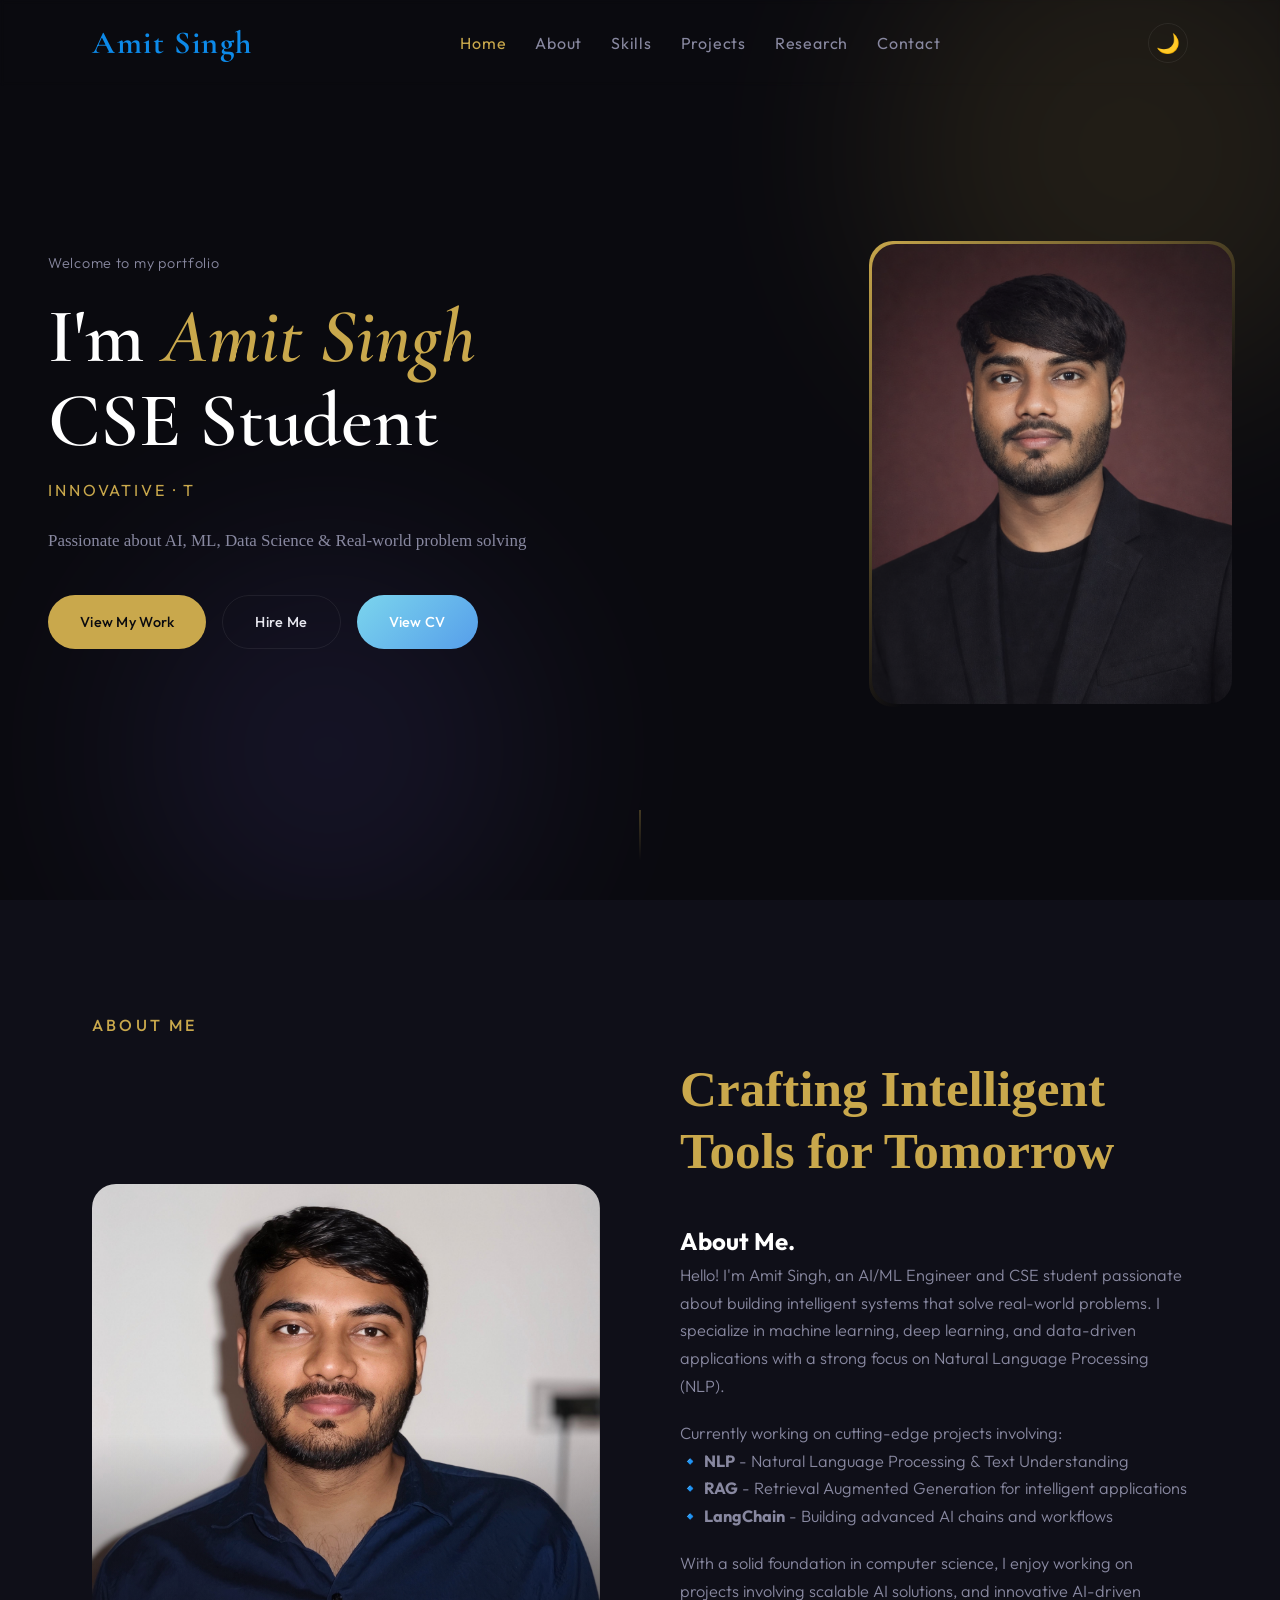
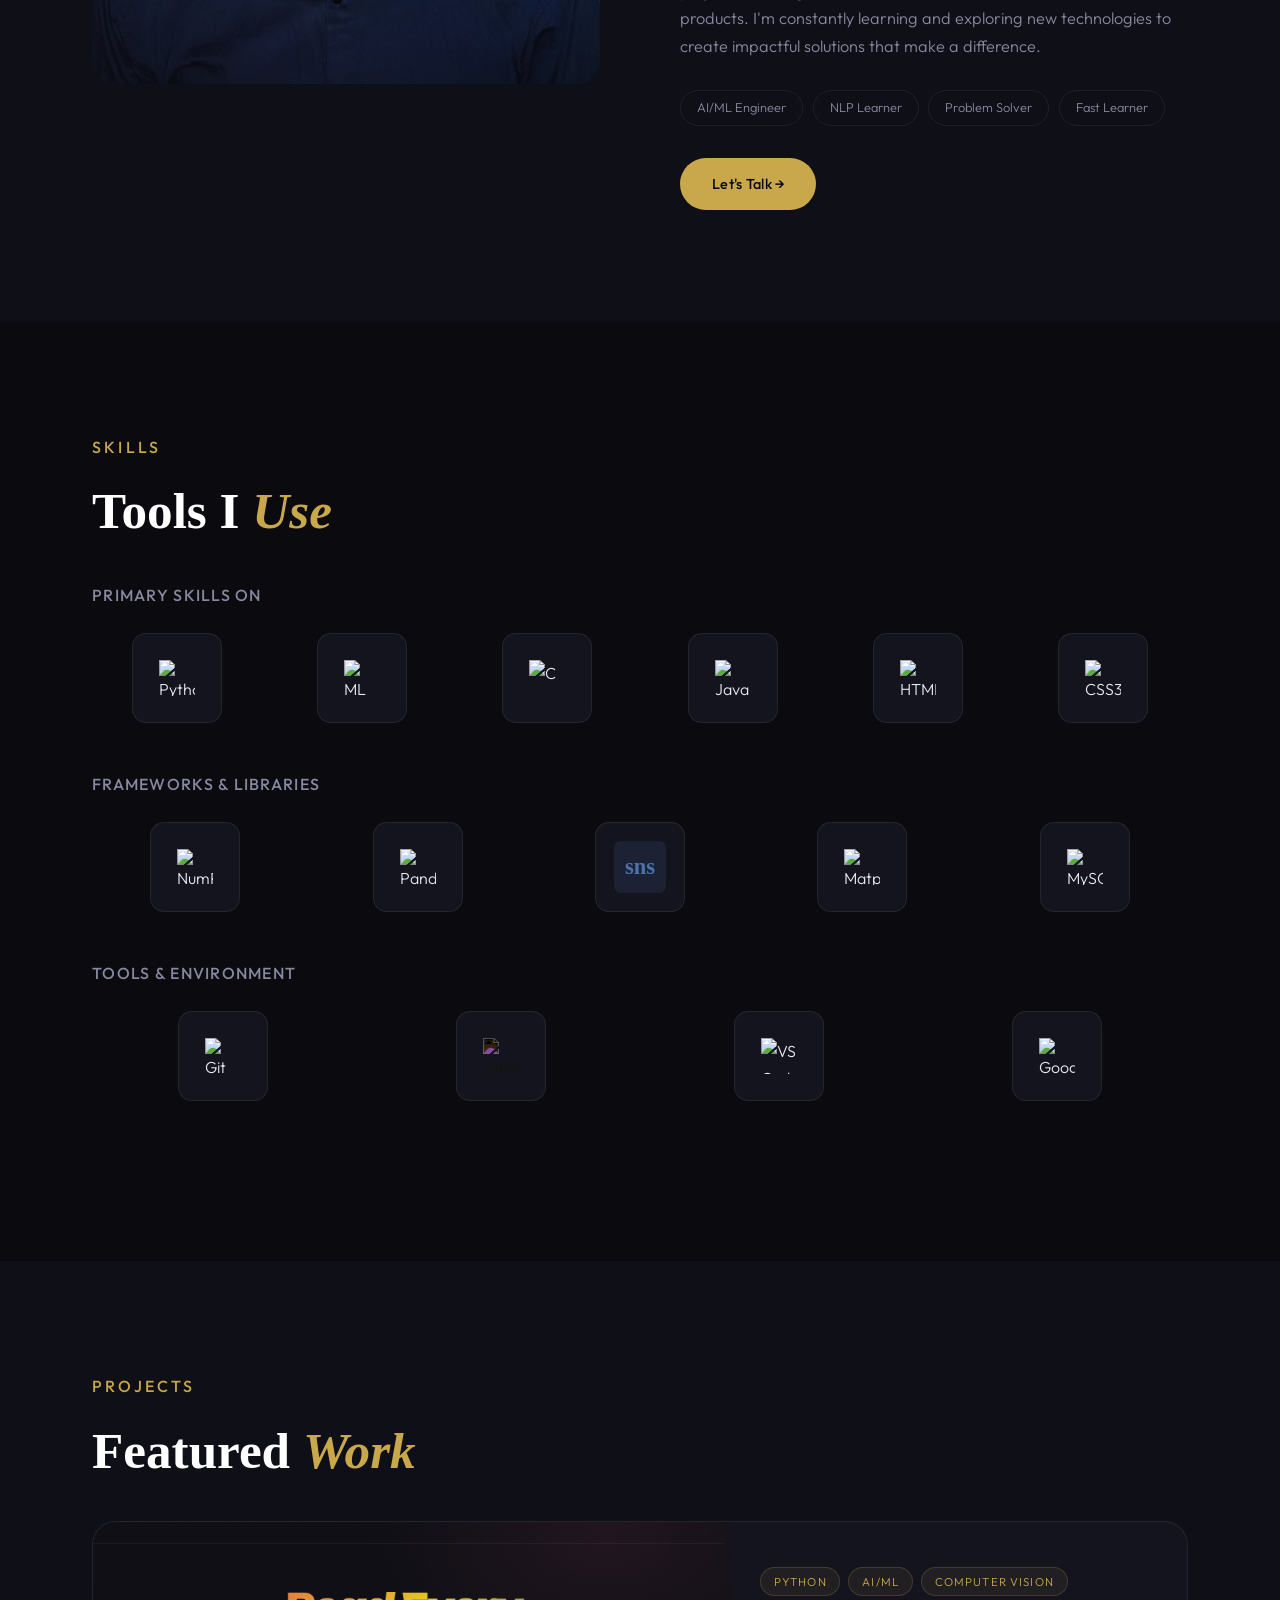
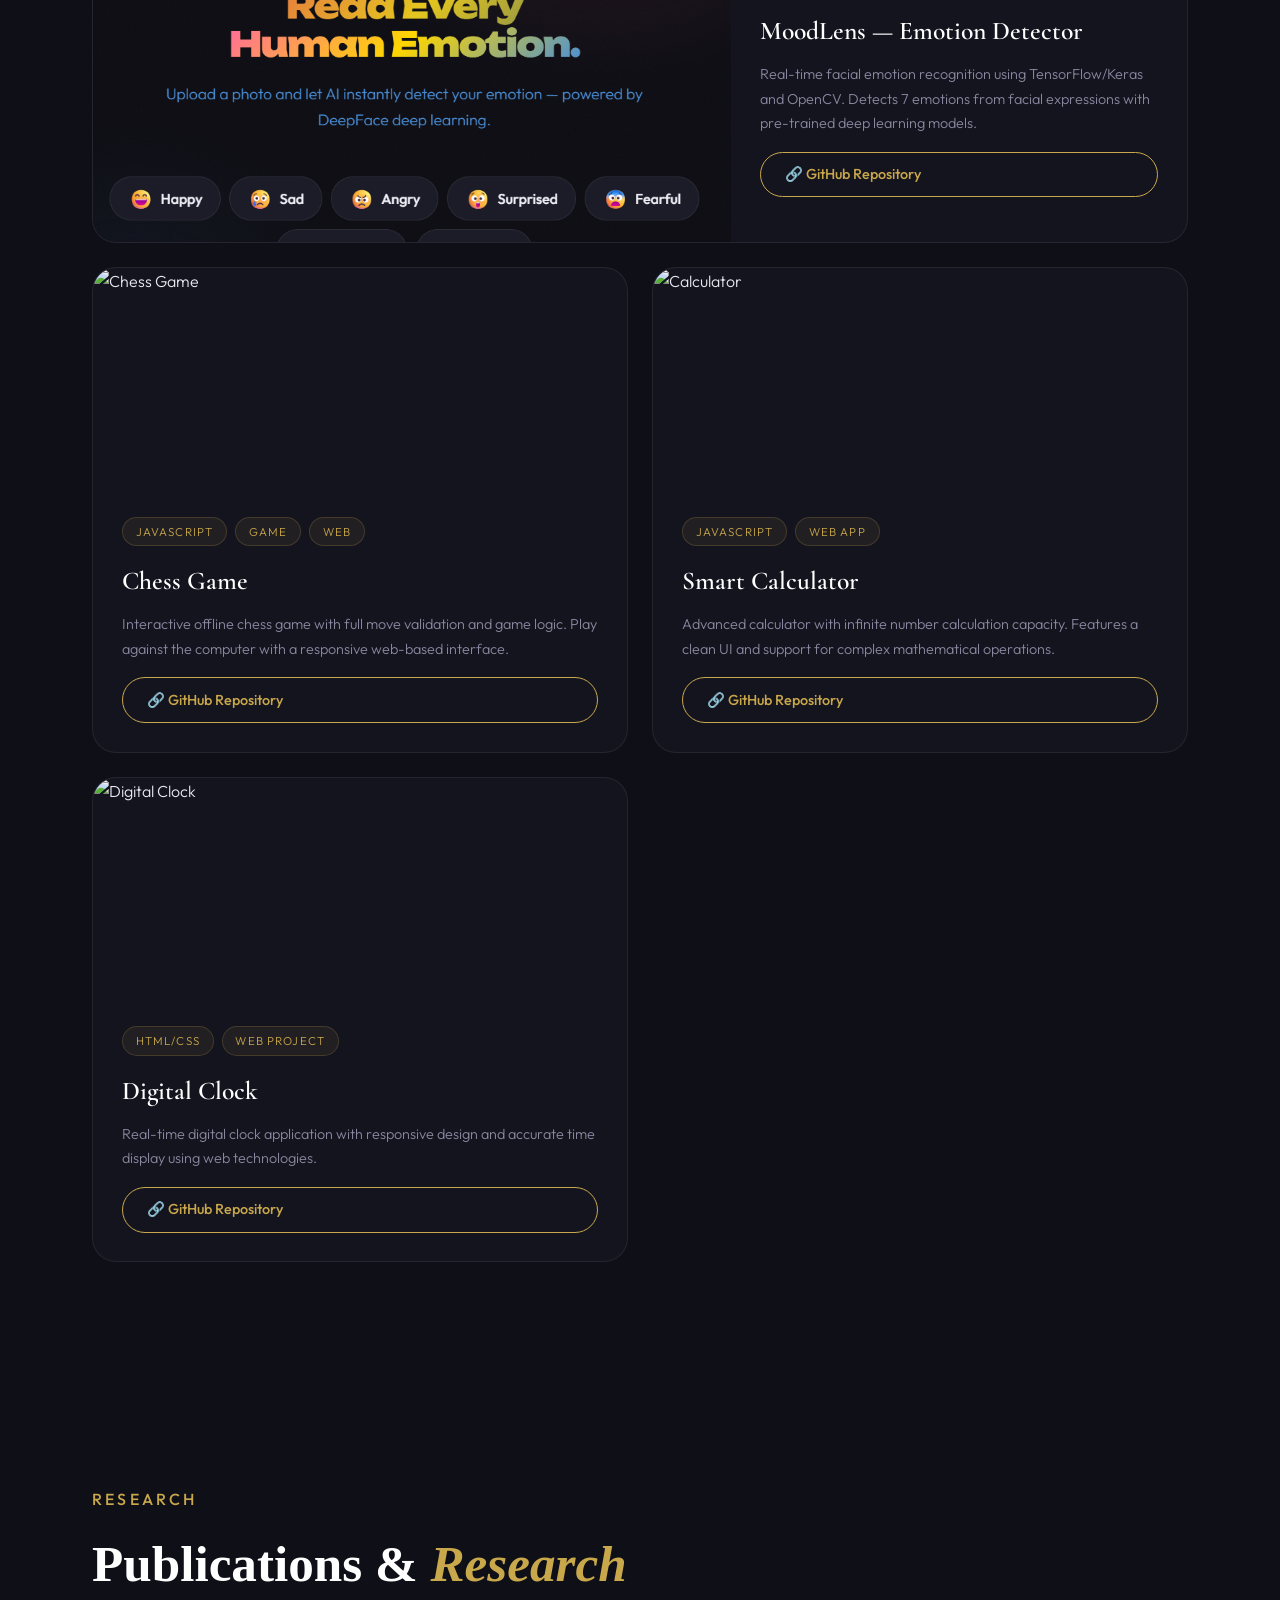
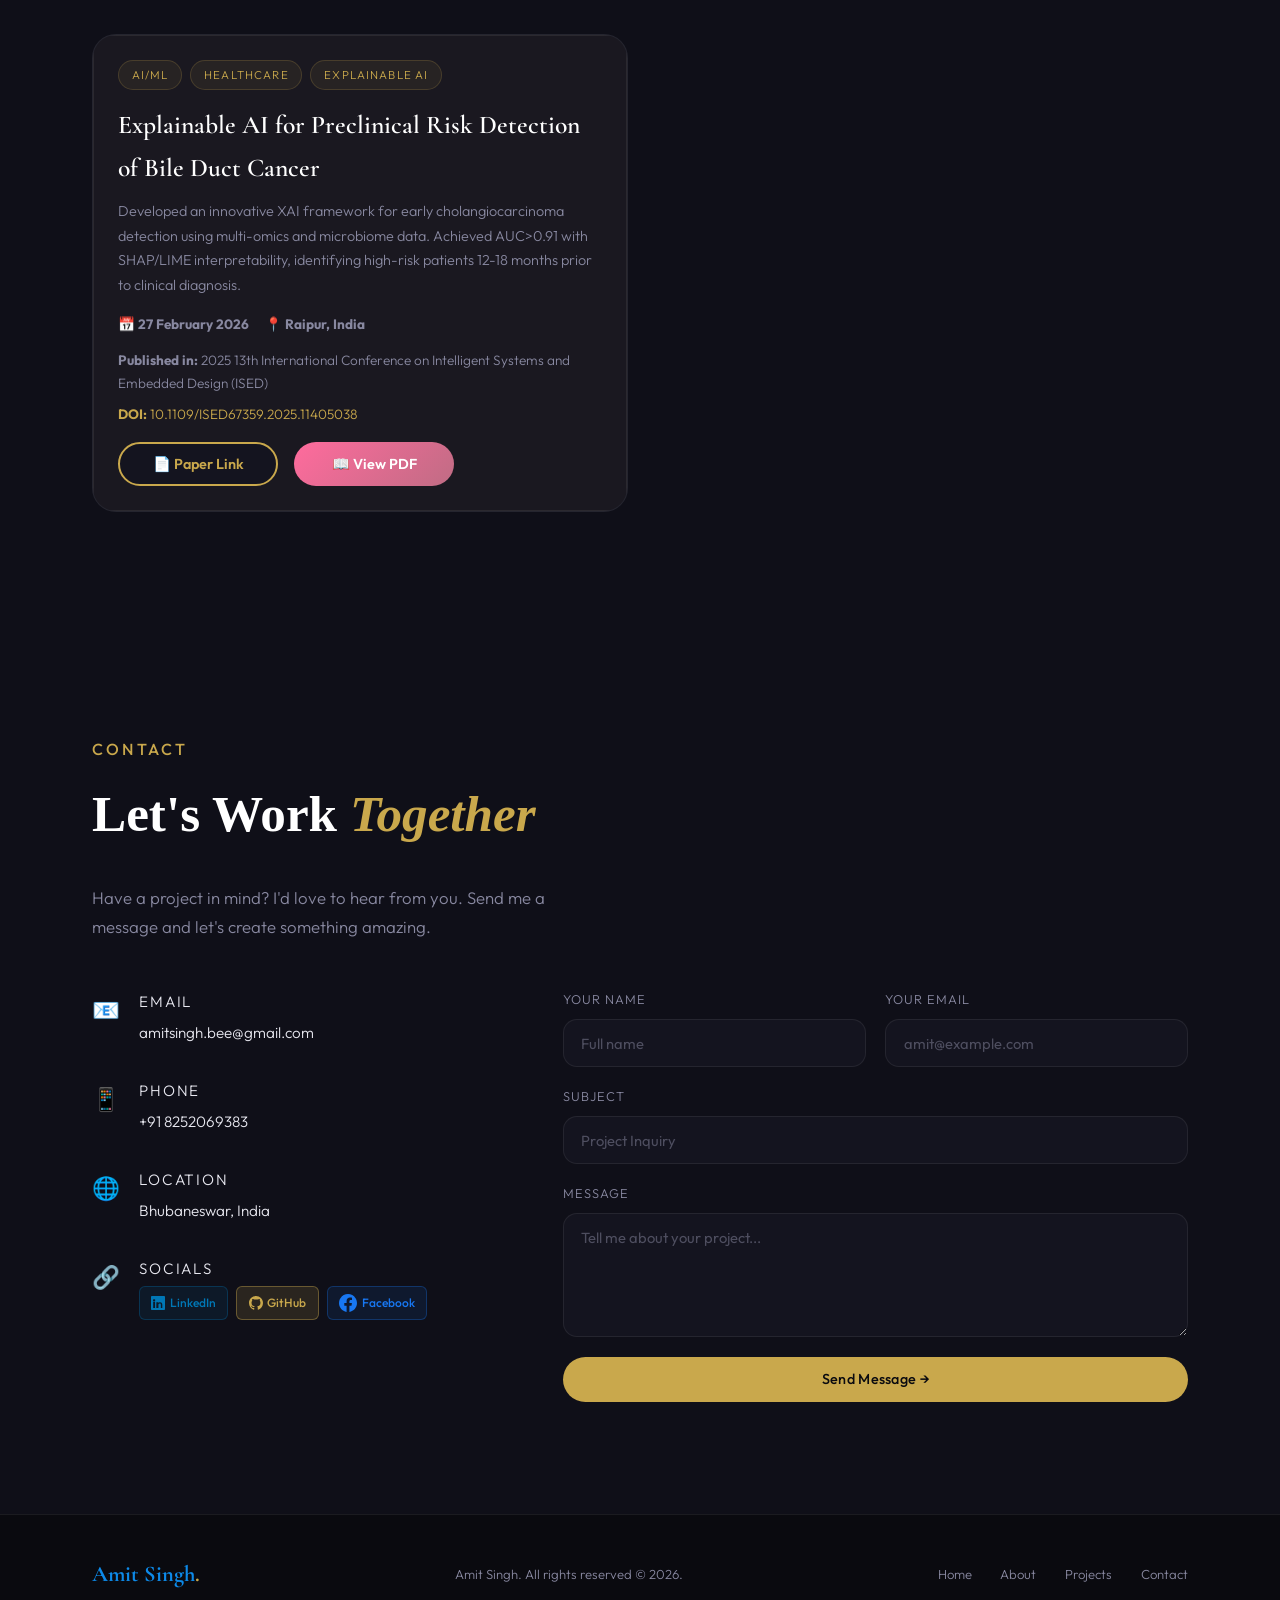
==== amit portfolio/index.html @ cfe2cf87 "Update portfolio files" ====
<!DOCTYPE html>
<html lang="en">
<head>
  <meta charset="UTF-8" />
  <meta name="viewport" content="width=device-width, initial-scale=1.0" />
  <title>Amit Singh — Portfolio</title>
  <link rel="stylesheet" href="style.css" />
  <link href="https://fonts.googleapis.com/css2?family=Cormorant+Garamond:wght@300;400;600;700&family=Outfit:wght@300;400;500;600&display=swap" rel="stylesheet" />
</head>
<body>

  <!-- ───── NAV ───── -->
  <nav class="nav" id="nav">
    <div class="container" style="display: flex; align-items: center; justify-content: space-between; width: 100%;">
      <div class="nav__logo">Amit Singh<span class="dot"></span></div>
      <ul class="nav__links">
        <li><a href="#home">Home</a></li>
        <li><a href="#about">About</a></li>
        <li><a href="#skills">Skills</a></li>
        <li><a href="#projects">Projects</a></li>
        <li><a href="#research">Research</a></li>
        <li><a href="#contact">Contact</a></li>
      </ul>
      <button class="theme-toggle" id="themeToggle" title="Toggle dark/light mode">🌙</button>
      <div class="nav__hamburger" id="hamburger">
        <span></span><span></span><span></span>
      </div>
    </div>
  </nav>

  <!-- ───── HERO ───── -->
  <section class="hero" id="home">
    <div class="hero__bg">
      <div class="orb orb--1"></div>
      <div class="orb orb--2"></div>
      <div class="grid-lines"></div>
    </div>
    <div class="hero__content">
      <p class="hero__eyebrow"> Welcome to my portfolio</p>
      <h1 class="hero__title">
        I'm <span class="highlight">Amit Singh</span><br/>
        CSE Student 
      </h1>
      <p class="hero__sub">Designer · Devel</p>
      <p class="hero__desc">
        Passionate about AI, ML, Data Science & Real-world problem solving
      </p>
      <div class="hero__actions">
        <a href="#projects" class="btn btn--primary">View My Work</a>
        <a href="#contact" class="btn btn--outline">Hire Me</a>
        <button onclick="document.getElementById('cvModal').style.display='block'" class="btn btn--secondary">View CV</button>
      </div>
     
    </div>
    <div class="hero__image-wrap">
      <div class="hero__image-frame">
        <img src="assets/images/ChatGPT Image Apr 7, 2026, 11_28_30 AM - Copy(1).png" alt="Amit Singh" class="hero__img" />
      </div>
    </div>
    <a href="#about" class="scroll-hint">
      <span></span>
      <div class="scroll-line"></div>
    </a>
  </section>

  <!-- ───── ABOUT ───── -->
  <section class="about section" id="about">
    <div class="container">
      <div class="section-label">About Me</div>
      <div class="about__grid">
        <div class="about__visual">
          <div class="about__img-wrap">
            <img src="assets/images/IMG_20260408_001430.jpg(1).jpeg" alt="About" />
            <div class="about__img-overlay"></div>
          </div>
         <!-- <div class="about__exp-card">
            <span class="exp-num">5+</span>
            <span class="exp-text">Years of<br/>Experience</span>
          </div>-->
        </div>
        <div class="about__content">
          <h2 class="section-title" style="color: var(--gold);">Crafting Intelligent Tools for Tomorrow</em></h2>
          <h2 class="section-titles" style="color:white;">About Me.</h2>
          <p>Hello! I'm Amit Singh, an AI/ML Engineer and CSE student passionate about building intelligent systems that solve real-world problems. I specialize in machine learning, deep learning, and data-driven applications with a strong focus on Natural Language Processing (NLP). 
          </p>
          <p>Currently working on cutting-edge projects involving:
            <br/>🔹 <strong>NLP</strong> - Natural Language Processing & Text Understanding
            <br/>🔹 <strong>RAG</strong> - Retrieval Augmented Generation for intelligent applications
            <br/>🔹 <strong>LangChain</strong> - Building advanced AI chains and workflows
          </p>
          <p>With a solid foundation in computer science, I enjoy working on projects involving  scalable AI solutions, and innovative AI-driven products. I'm constantly learning and exploring new technologies to create impactful solutions that make a difference.</p>
          <div class="about__tags">
            <span class="tag">AI/ML Engineer</span>
            <span class="tag">NLP Learner</span>
            <span class="tag">Problem Solver</span>
            <span class="tag">Fast Learner</span>
          </div>
          <a href="#contact" class="btn btn--primary">Let's Talk →</a>
        </div>
      </div>
    </div>
  </section>
  <!-- ───── SKILLS ───── -->
  <section class="skills section" id="skills">
    <div class="container">
      <div class="section-label">Skills</div>
      <h2 class="section-title tools-title">Tools I <em>Use</em></h2>

      <!-- PRIMARY SKILLS -->
      <div class="skills-block">
        <div class="skills-block__label">Primary Skills On</div>
        <div class="tools-grid">

          <div class="tool-icon-card" data-tooltip="Python">
            <img src="https://cdn.jsdelivr.net/gh/devicons/devicon/icons/python/python-original.svg" alt="Python" />
          </div>

          <div class="tool-icon-card" data-tooltip="Machine Learning">
            <img src="https://cdn.jsdelivr.net/gh/devicons/devicon/icons/tensorflow/tensorflow-original.svg" alt="ML" />
          </div>

          <div class="tool-icon-card" data-tooltip="C Language">
            <img src="https://cdn.jsdelivr.net/gh/devicons/devicon/icons/c/c-original.svg" alt="C" />
          </div>

          <div class="tool-icon-card" data-tooltip="Java">
            <img src="https://cdn.jsdelivr.net/gh/devicons/devicon/icons/java/java-original.svg" alt="Java" />
          </div>

          <div class="tool-icon-card" data-tooltip="HTML5">
            <img src="https://cdn.jsdelivr.net/gh/devicons/devicon/icons/html5/html5-original.svg" alt="HTML5" />
          </div>

          <div class="tool-icon-card" data-tooltip="CSS3">
            <img src="https://cdn.jsdelivr.net/gh/devicons/devicon/icons/css3/css3-original.svg" alt="CSS3" />
          </div>



        </div>
      </div>

      <!-- FRAMEWORKS -->
      <div class="skills-block">
        <div class="skills-block__label">Frameworks &amp; Libraries</div>
        <div class="tools-grid">

          <div class="tool-icon-card" data-tooltip="NumPy">
            <img src="https://cdn.jsdelivr.net/gh/devicons/devicon/icons/numpy/numpy-original.svg" alt="NumPy" />
          </div>

          <div class="tool-icon-card" data-tooltip="Pandas">
            <img src="https://cdn.jsdelivr.net/gh/devicons/devicon/icons/pandas/pandas-original.svg" alt="Pandas" />
          </div>

          <div class="tool-icon-card" data-tooltip="Seaborn">
            <svg viewBox="0 0 60 60" xmlns="http://www.w3.org/2000/svg" width="52" height="52">
              <rect width="60" height="60" rx="8" fill="#4c72b0" opacity="0.15"/>
              <text x="50%" y="54%" dominant-baseline="middle" text-anchor="middle" font-size="26" font-family="Georgia,serif" fill="#4c72b0" font-weight="bold">sns</text>
            </svg>
          </div>

          <div class="tool-icon-card" data-tooltip="Matplotlib">
            <img src="https://upload.wikimedia.org/wikipedia/commons/8/84/Matplotlib_icon.svg" alt="Matplotlib" />
          </div>

          <div class="tool-icon-card" data-tooltip="MySQL">
            <img src="https://cdn.jsdelivr.net/gh/devicons/devicon/icons/mysql/mysql-original.svg" alt="MySQL" />
          </div>

        </div>
      </div>

      <!-- TOOLS -->
      <div class="skills-block">
        <div class="skills-block__label">Tools &amp; Environment</div>
        <div class="tools-grid">

          <div class="tool-icon-card" data-tooltip="Git">
            <img src="https://cdn.jsdelivr.net/gh/devicons/devicon/icons/git/git-original.svg" alt="Git" />
          </div>

          <div class="tool-icon-card" data-tooltip="GitHub">
            <img src="https://cdn.jsdelivr.net/gh/devicons/devicon/icons/github/github-original.svg" alt="GitHub" style="filter: invert(1) brightness(0.85);" />
          </div>

          <div class="tool-icon-card" data-tooltip="VS Code">
            <img src="https://cdn.jsdelivr.net/gh/devicons/devicon/icons/vscode/vscode-original.svg" alt="VS Code" />
          </div>

           <div class="tool-icon-card" data-tooltip="Google Colab">
            <img src="https://colab.research.google.com/img/colab_favicon.ico" alt="Google Colab" />
          </div>

        </div>
      </div>

    </div>
  </section>

  <!-- ───── PROJECTS ───── -->
  <section class="projects section" id="projects">
    <div class="container">
      <div class="section-label">Projects</div>
      <h2 class="section-title">Featured <em>Work</em></h2>
      <div class="projects__grid">

        <div class="project-card project-card--featured">
          <div class="project-card__img">
            <img src="assets/images/Screenshot 2026-04-14 124156.png" alt="MoodLens" />
            <div class="project-card__overlay">
              <a href="https://singhamit55.github.io/emotion-recognition-system/" target="_blank" class="project-link">🔗 Live Demo</a>
            </div>
          </div>
          <div class="project-card__body">
            <div class="project-card__tags"><span>Python</span><span>AI/ML</span><span>Computer Vision</span></div>
            <h3>MoodLens — Emotion Detector</h3>
            <p>Real-time facial emotion recognition using TensorFlow/Keras and OpenCV. Detects 7 emotions from facial expressions with pre-trained deep learning models.</p>
            <a href="https://github.com/singhamit55/emotion-recognition-system" target="_blank" style="display: inline-block; margin-top: 1rem; padding: 0.6rem 1.5rem; background: var(--bg3); color: var(--gold); border: 1px solid var(--gold); border-radius: 50px; text-decoration: none; font-weight: 500; transition: 0.3s; font-size: 0.9rem;">🔗 GitHub Repository</a>
          </div>
        </div>

        <div class="project-card">
          <div class="project-card__img">
            <img src="https://media.gettyimages.com/id/1195575719/photo/chess-concept.jpg?s=612x612&w=0&k=20&c=xW3wFfz618STi1AkTrhcFPyn-Js6L8oZU2aEkmDJezQ=" alt="Chess Game" />
            <div class="project-card__overlay">
              <a href="https://singhamit55.github.io/Chess-game/" target="_blank" class="project-link">Live Demo ↗</a>
            </div>
          </div>
          <div class="project-card__body">
            <div class="project-card__tags"><span>JavaScript</span><span>Game</span><span>Web</span></div>
            <h3>Chess Game</h3>
            <p>Interactive offline chess game with full move validation and game logic. Play against the computer with a responsive web-based interface.</p>
            <a href="https://github.com/singhamit55/Chess-game" target="_blank" style="display: inline-block; margin-top: 1rem; padding: 0.6rem 1.5rem; background: var(--bg3); color: var(--gold); border: 1px solid var(--gold); border-radius: 50px; text-decoration: none; font-weight: 500; transition: 0.3s; font-size: 0.9rem;">🔗 GitHub Repository</a>
          </div>
        </div>

        <div class="project-card">
          <div class="project-card__img">
            <img src="https://cdn.pixabay.com/photo/2014/08/22/17/43/calculator-424564_640.jpg" alt="Calculator" />
            <div class="project-card__overlay">
              <a href="https://singhamit55.github.io/Calculator/" target="_blank" class="project-link">Live Demo ↗</a>
            </div>
          </div>
          <div class="project-card__body">
            <div class="project-card__tags"><span>JavaScript</span><span>Web App</span></div>
            <h3>Smart Calculator</h3>
            <p>Advanced calculator with infinite number calculation capacity. Features a clean UI and support for complex mathematical operations.</p>
            <a href="https://github.com/singhamit55/Calculator" target="_blank" style="display: inline-block; margin-top: 1rem; padding: 0.6rem 1.5rem; background: var(--bg3); color: var(--gold); border: 1px solid var(--gold); border-radius: 50px; text-decoration: none; font-weight: 500; transition: 0.3s; font-size: 0.9rem;">🔗 GitHub Repository</a>
          </div>
        </div>

        <div class="project-card">
          <div class="project-card__img">
            <img src="https://static.vecteezy.com/system/resources/thumbnails/072/505/639/small/digital-led-clock-displaying-twenty-three-fifty-nine-against-black-background-with-blue-light-glow-free-photo.jpg" alt="Digital Clock" />
            <div class="project-card__overlay">
              <a href="https://polite-travesseiro-3bc57d.netlify.app/" target="_blank" class="project-link">Live Demo ↗</a>
            </div>
          </div>
          <div class="project-card__body">
            <div class="project-card__tags"><span>HTML/CSS</span><span>Web Project</span></div>
            <h3>Digital Clock</h3>
            <p>Real-time digital clock application with responsive design and accurate time display using web technologies.</p>
            <a href="https://github.com/singhamit55/DigitalClock" target="_blank" style="display: inline-block; margin-top: 1rem; padding: 0.6rem 1.5rem; background: var(--bg3); color: var(--gold); border: 1px solid var(--gold); border-radius: 50px; text-decoration: none; font-weight: 500; transition: 0.3s; font-size: 0.9rem;">🔗 GitHub Repository</a>
          </div>
        </div>

      </div>
    </div>
  </section>

  <!-- ───── RESEARCH & PUBLICATIONS ───── -->
  <section class="projects section" id="research">
    <div class="container">
      <div class="section-label">Research</div>
      <h2 class="section-title">Publications & <em>Research</em></h2>
      <div class="projects__grid">

        <div class="project-card">
          <div class="project-card__body" style="padding: 1.5rem; border: 1px solid rgba(255,255,255,0.07); border-radius: 12px; background: rgba(201,168,76,0.03);">
            <div class="project-card__tags"><span>AI/ML</span><span>Healthcare</span><span>Explainable AI</span></div>
            <h3>Explainable AI for Preclinical Risk Detection of Bile Duct Cancer</h3>
            <p>Developed an innovative XAI framework for early cholangiocarcinoma detection using multi-omics and microbiome data. Achieved AUC>0.91 with SHAP/LIME interpretability, identifying high-risk patients 12-18 months prior to clinical diagnosis.</p>
            <div style="display: flex; flex-wrap: wrap; gap: 1rem; margin-top: 1rem; font-size: 0.85rem; color: var(--text-muted);">
              <span>📅 <strong>27 February 2026</strong></span>
              <span>📍 <strong>Raipur, India</strong></span>
            </div>
            <p style="margin-top: 0.8rem; font-size: 0.85rem; color: var(--text-muted);"><strong>Published in:</strong> 2025 13th International Conference on Intelligent Systems and Embedded Design (ISED)</p>
            <p style="margin-top: 0.5rem; font-size: 0.85rem; color: var(--gold);"><strong>DOI:</strong> 10.1109/ISED67359.2025.11405038</p>
            <div style="display: flex; gap: 1rem; margin-top: 1rem; flex-wrap: nowrap; align-items: center;">
              <a href="https://ieeexplore.ieee.org/document/11405038" target="_blank" style="display: inline-flex; align-items: center; justify-content: center; padding: 0; background: var(--bg3); color: var(--gold); border: 2px solid var(--gold); border-radius: 50px; text-decoration: none; font-weight: 600; transition: 0.3s; font-size: 0.9rem; text-align: center; width: 160px; height: 44px;">📄 Paper Link</a>
              <button onclick="document.getElementById('paperModal').style.display='block'" style="display: inline-flex; align-items: center; justify-content: center; padding: 0; background: linear-gradient(135deg, #ff6b9d 0%, #c06c84 100%); color: white; border: none; border-radius: 50px; font-weight: 600; transition: 0.3s; font-size: 0.9rem; cursor: pointer; text-align: center; width: 160px; height: 44px;\">📖 View PDF</button>
            </div>
          </div>
        </div>

      </div>
    </div>
  </section>

  <!-- ───── CONTACT ───── -->
  <section class="contact section" id="contact">
    <div class="container">
      <div class="section-label">Contact</div>
      <h2 class="section-title">Let's Work <em>Together</em></h2>
      <p class="contact__desc">Have a project in mind? I'd love to hear from you. Send me a message and let's create something amazing.</p>
      <div class="contact__grid">
        <div class="contact__info">
          <div class="contact-item">
            <div class="contact-item__icon">📧</div>
            <div>
              <span class="contact-item__label">Email</span>
              <a href="mailto:alex@example.com">amitsingh.bee@gmail.com</a>
            </div>
          </div>
          <div class="contact-item">
            <div class="contact-item__icon">📱</div>
            <div>
              <span class="contact-item__label">Phone</span>
              <a href="tel:+918252069383">+91 8252069383</a>
            </div>
          </div>
          <div class="contact-item">
            <div class="contact-item__icon">🌐</div>
            <div>
              <span class="contact-item__label">Location</span>
              <span>Bhubaneswar, India</span>
            </div>
          </div>
          <div class="contact-item">
            <div class="contact-item__icon">🔗</div>
            <div>
              <span class="contact-item__label">Socials</span>
              <div class="socials" style="display: flex; gap: 0.5rem; flex-wrap: wrap;">
                <a href="https://www.linkedin.com/in/singhamit55" target="_blank" style="display: inline-flex; align-items: center; gap: 0.3rem; padding: 0.35rem 0.7rem; background: rgba(0,119,181,0.1); border: 1px solid rgba(0,119,181,0.3); border-radius: 6px; text-decoration: none; color: #0077b5; transition: 0.3s; font-size: 0.75rem; font-weight: 500;">
                  <svg width="14" height="14" viewBox="0 0 24 24" fill="currentColor"><path d="M20.447 20.452h-3.554v-5.569c0-1.328-.475-2.236-1.986-2.236-1.081 0-1.722.731-2.004 1.438-.103.25-.129.599-.129.949v5.418h-3.554s.047-8.733 0-9.635h3.554v1.366c.427-.658 1.189-1.593 2.894-1.593 2.115 0 3.704 1.385 3.704 4.362v5.5zM5.337 8.855c-1.144 0-1.915-.759-1.915-1.71 0-.955.77-1.71 1.916-1.71 1.144 0 1.915.759 1.915 1.71 0 .955-.771 1.71-1.915 1.71zm1.6 11.597h-3.19V9.817h3.19v10.635zM22.225 0H1.771C.792 0 0 .774 0 1.729v20.542C0 23.227.792 24 1.771 24h20.451C23.2 24 24 23.227 24 22.271V1.729C24 .774 23.2 0 22.225 0z"/></svg>
                  LinkedIn
                </a>
                <a href="https://github.com/singhamit55" target="_blank" style="display: inline-flex; align-items: center; gap: 0.3rem; padding: 0.35rem 0.7rem; background: rgba(201,168,76,0.15); border: 1px solid rgba(201,168,76,0.4); border-radius: 6px; text-decoration: none; color: #c9a84c; transition: 0.3s; font-size: 0.75rem; font-weight: 500;">
                  <svg width="14" height="14" viewBox="0 0 24 24" fill="currentColor"><path d="M12 0c-6.626 0-12 5.373-12 12 0 5.302 3.438 9.8 8.207 11.387.599.111.793-.261.793-.577v-2.234c-3.338.726-4.033-1.416-4.033-1.416-.546-1.387-1.333-1.756-1.333-1.756-1.089-.745.083-.729.083-.729 1.205.084 1.839 1.237 1.839 1.237 1.07 1.834 2.807 1.304 3.492.997.107-.775.418-1.305.762-1.604-2.665-.305-5.467-1.334-5.467-5.931 0-1.311.469-2.381 1.236-3.221-.124-.303-.535-1.524.117-3.176 0 0 1.008-.322 3.301 1.23.957-.266 1.983-.399 3.003-.404 1.02.005 2.047.138 3.006.404 2.291-1.552 3.297-1.23 3.297-1.23.653 1.653.242 2.874.118 3.176.77.84 1.235 1.911 1.235 3.221 0 4.609-2.807 5.624-5.479 5.921.43.372.823 1.102.823 2.222v 3.293c0 .319.192.694.801.576 4.765-1.589 8.199-6.086 8.199-11.386 0-6.627-5.373-12-12-12z"/></svg>
                  GitHub
                </a>
                <a href="https://www.facebook.com/me.singhamit55?rdid=alY0Vua8e0Ipt1TX&share_url=https%3A%2F" target="_blank" style="display: inline-flex; align-items: center; gap: 0.3rem; padding: 0.35rem 0.7rem; background: rgba(24,119,242,0.1); border: 1px solid rgba(24,119,242,0.3); border-radius: 6px; text-decoration: none; color: #1877f2; transition: 0.3s; font-size: 0.75rem; font-weight: 500;">
                  <svg width="18" height="18" viewBox="0 0 24 24" fill="currentColor"><path d="M24 12.073c0-6.627-5.373-12-12-12s-12 5.373-12 12c0 5.99 4.388 10.954 10.125 11.854v-8.385H7.078v-3.47h3.047V9.43c0-3.007 1.792-4.669 4.533-4.669 1.312 0 2.686.235 2.686.235v2.953H15.83c-1.491 0-1.956.925-1.956 1.874v2.25h3.328l-.532 3.47h-2.796v8.385C19.612 23.027 24 18.062 24 12.073z"/></svg>
                  Facebook
                </a>
              </div>
            </div>
          </div>
        </div>
        <form class="contact__form" id="contactForm">
          <div class="form-row">
            <div class="form-group">
              <label for="name">Your Name</label>
              <input type="text" id="name" placeholder="Full name" required />
            </div>
            <div class="form-group">
              <label for="email">Your Email</label>
              <input type="email" id="email" placeholder="amit@example.com" required />
            </div>
          </div>
          <div class="form-group">
            <label for="subject">Subject</label>
            <input type="text" id="subject" placeholder="Project Inquiry" />
          </div>
          <div class="form-group">
            <label for="message">Message</label>
            <textarea id="message" rows="5" placeholder="Tell me about your project..." required></textarea>
          </div>
          <button type="submit" class="btn btn--primary btn--full">Send Message →</button>
          <div id="formSuccess" class="form-success" style="display:none">✅ Message sent! I'll get back to you soon.</div>
        </form>
      </div>
    </div>
  </section>

  <!-- ───── FOOTER ───── -->
  <footer class="footer">
    <div class="container footer__inner">
      <div class="footer__logo">Amit Singh<span class="dot">.</span></div>
      <p>Amit Singh. All rights reserved © 2026.</p>
      <div class="footer__links">
        <a href="#home">Home</a>
        <a href="#about">About</a>
        <a href="#projects">Projects</a>
        <a href="#contact">Contact</a>
      </div>
    </div>
  </footer>

  <!-- ───── RESEARCH PAPER MODAL ───── -->
  <div id="paperModal" style="display:none; position:fixed; z-index:9999; left:0; top:0; width:100%; height:100%; background-color:rgba(0,0,0,0.8);">
    <div style="position:relative; margin:auto; width:90%; max-width:900px; height:90%; top:5%; background-color:white; border-radius:12px; box-shadow:0 10px 50px rgba(0,0,0,0.3);">
      <div style="display:flex; justify-content:space-between; align-items:center; padding:20px; border-bottom:1px solid #eee;">
        <h2 style="margin:0; font-size:24px; color:#0e0e14;">Research Paper - PDF</h2>
        <div style="display:flex; gap:10px; align-items:center;">
          <a href="assets/Explainable_AI_for_Preclinical_Risk_Detection_of_Bile_Duct_Cancer_Using_Multi_Omics_and_Microbiome_Data___Copy_ (2).pdf" download="Explainable_AI_Bile_Duct_Cancer.pdf" style="padding:10px 20px; background:#ff6b9d; color:white; border:none; border-radius:6px; cursor:pointer; text-decoration:none; font-weight:600;">⬇️ Download Paper</a>
          <span onclick="document.getElementById('paperModal').style.display='none'" style="cursor:pointer; font-size:28px; font-weight:bold; color:#999; transition:color 0.3s; line-height:1;">×</span>
        </div>
      </div>
      <iframe src="assets/Explainable_AI_for_Preclinical_Risk_Detection_of_Bile_Duct_Cancer_Using_Multi_Omics_and_Microbiome_Data___Copy_ (2).pdf" style="width:100%; height:calc(100% - 70px); border:none; border-radius:0 0 12px 12px;"></iframe>
    </div>
  </div>

  <!-- ───── CV MODAL ───── -->
  <div id="cvModal" style="display:none; position:fixed; z-index:9999; left:0; top:0; width:100%; height:100%; background-color:rgba(0,0,0,0.8);">
    <div style="position:relative; margin:auto; width:90%; max-width:900px; height:90%; top:5%; background-color:white; border-radius:12px; box-shadow:0 10px 50px rgba(0,0,0,0.3);">
      <div style="display:flex; justify-content:space-between; align-items:center; padding:20px; border-bottom:1px solid #eee;">
        <h2 style="margin:0; font-size:24px; color:#0e0e14;">Amit Singh - CV</h2>
        <div style="display:flex; gap:10px; align-items:center;">
          <a href="assets/CV.pdf" download="Amit_Singh_CV.pdf" style="padding:10px 20px; background:#ff6b9d; color:white; border:none; border-radius:6px; cursor:pointer; text-decoration:none; font-weight:600;">⬇️ Download CV</a>
          <span onclick="document.getElementById('cvModal').style.display='none'" style="cursor:pointer; font-size:28px; font-weight:bold; color:#999; transition:color 0.3s; line-height:1;">×</span>
        </div>
      </div>
      <iframe src="assets/CV.pdf" style="width:100%; height:calc(100% - 70px); border:none; border-radius:0 0 12px 12px;"></iframe>
    </div>
  </div>

  <script src="script.js"></script>
</body>
</html>
---- amit portfolio/style.css ----
/* ═══════════════════════════════════════
   PORTFOLIO — DARK MODERN
   style.css
═══════════════════════════════════════ */

/* ── VARIABLES ── */
:root {
  --bg:        #0a0a0f;
  --bg2:       #0f0f18;
  --bg3:       #14141f;
  --border:    rgba(255,255,255,0.07);
  --gold:      #c9a84c;
  --gold-lt:   #e8c96e;
  --text:      #e8e8f0;
  --text-muted:#8888a0;
  --white:     #ffffff;
  --radius:    14px;
  --radius-lg: 24px;
  --font-head: 'Cormorant Garamond', serif;
  --font-body: 'Outfit', sans-serif;
  --transition: 0.3s cubic-bezier(0.4, 0, 0.2, 1);
}

/* ── LIGHT MODE VARIABLES ── */
body.light-mode {
  --bg:        #ffffff;
  --bg2:       #f9f9fb;
  --bg3:       #f7f7f9;
  --border:    rgba(0,0,0,0.12);
  --gold:      #db770d;
  --gold-lt:   #cd5b0a;
  --text:      #1a1a24;
  --text-muted:#09090b;
  --white:     #010111;
}

/* ── RESET ── */
*, *::before, *::after { box-sizing: border-box; margin: 0; padding: 0; }
html { scroll-behavior: smooth; font-size: 16px; }
body {
  background: var(--bg);
  color: var(--text);
  font-family: var(--font-body);
  font-weight: 300;
  line-height: 1.7;
  overflow-x: hidden;
  transition: background 0.4s ease, color 0.4s ease;
}
a { color: inherit; text-decoration: none; }
img { max-width: 100%; display: block; }
ul { list-style: none; }
input, textarea, button { font-family: var(--font-body); }

/* ── CONTAINER ── */
.container {
  max-width: 1160px;
  margin: 0 auto;
  padding: 0 2rem;
}

/* ── SECTION BASICS ── */
.section { padding: 7rem 0; }
.section-label {
  font-size: 1rem;
  font-weight: 500;
  letter-spacing: 0.2em;
  text-transform: uppercase;
  color: var(--gold);
  margin-bottom: 1.2rem;
}
.section-title {
  font-family: 'Times New Roman', serif;
  font-size: clamp(2.2rem, 4vw, 3.4rem);
  font-weight: 600;
  line-height: 1.2;
  color: var(--white);
  margin-bottom: 2.5rem;
}
.section-title em {
  font-style: italic;
  color: var(--gold);
}

/* ── THEME TOGGLE ── */
.theme-toggle {
  background: none;
  border: 1px solid var(--border);
  color: var(--text);
  width: 40px;
  height: 40px;
  border-radius: 50%;
  font-size: 1.2rem;
  cursor: pointer;
  transition: var(--transition);
  display: flex;
  align-items: center;
  justify-content: center;
  position: relative;
  z-index: 100;
  padding: 0;
  pointer-events: auto;
}

.theme-toggle:hover {
  background: var(--bg3);
  border-color: var(--gold);
}

/* ── BUTTONS ── */
.btn {
  display: inline-flex;
  align-items: center;
  gap: 0.5rem;
  padding: 0.85rem 2rem;
  border-radius: 50px;
  font-size: 0.9rem;
  font-weight: 500;
  cursor: pointer;
  transition: var(--transition);
  letter-spacing: 0.02em;
  border: none;
}
.btn--primary {
  background: var(--gold);
  color: var(--bg);
}
.btn--primary:hover {
  background: var(--gold-lt);
  transform: translateY(-2px);
  box-shadow: 0 8px 30px rgba(201,168,76,0.3);
}
body.light-mode .btn--primary {
  color: #1a1a24;
}
.btn--outline {
  background: transparent;
  color: var(--text);
  border: 1px solid var(--border);
}
.btn--outline:hover {
  border-color: var(--gold);
  color: var(--gold);
}
.btn--secondary {
  background: linear-gradient(135deg, #7bd5ed 0%, #569eea 100%);
  color: white;
}
.btn--secondary:hover {
  transform: translateY(-2px);
  box-shadow: 0 8px 30px rgba(19, 166, 161, 0.4);
}
.btn--full { width: 100%; justify-content: center; }

/* ── SOCIAL LINKS HOVER ── */
.socials a {
  cursor: pointer;
  transition: var(--transition);
}
.socials a:hover {
  transform: translateY(-2px);
  box-shadow: 0 4px 12px rgba(0,0,0,0.2);
  opacity: 0.9;
}


/* ═══════════════════════════════════════
   NAV
═══════════════════════════════════════ */
.nav {
  position: fixed;
  top: 0; left: 0; right: 0;
  z-index: 1000;
  display: block;
  padding: 1rem 0;
  background:transparent;
  backdrop-filter: blur(2px);
  transition: background 0.4s, box-shadow 0.4s, backdrop-filter 0.4s;
}
.nav.scrolled {
  background: transparent;
}
.nav__logo {
  font-family: var(--font-head);
  font-size: 2rem;
  font-weight: 900;
  color: rgb(13, 138, 233);
  letter-spacing: 0.05em;
}
.nav__links {
  display: flex;
  gap: 1.8rem;
}
.nav__links.mobile-open {
  flex-direction: column;
  position: absolute;
  top: 70px;
  right: 1.5rem;
  background: transparent;
  backdrop-filter: blur(20px);
  padding: 1rem 1.5rem;
  z-index: 999;
  gap: 1rem;
}
body.light-mode .nav__links.mobile-open {
  background: transparent;
}
.nav__links a {
  font-size: 1rem;
  font-weight: 400;
  color: var(--text-muted);
  transition: color var(--transition);
  letter-spacing: 0.05em;
}
.nav__links a:hover { color: var(--gold); }
.nav__cta {
  padding: 0.55rem 1.4rem;
  border-radius: 50px;
  background: transparent;
  border: 1px solid var(--gold);
  color: var(--gold);
  font-size: 0.85rem;
  cursor: pointer;
  transition: var(--transition);
}
.nav__cta:hover {
  background: var(--gold);
  color: var(--bg);
}
.nav__hamburger {
  display: none;
  flex-direction: column;
  gap: 5px;
  cursor: pointer;
  z-index: 101;
  background: none;
  border: none;
  padding: 0;
  position: relative;
  pointer-events: auto;
  transition: var(--transition);
}
.nav__hamburger:hover {
  opacity: 0.7;
}
.nav__hamburger span {
  display: block;
  width: 24px;
  height: 2px;
  background: var(--text);
  border-radius: 2px;
  transition: var(--transition);
}
.dot { color: var(--gold); }


/* ═══════════════════════════════════════
   HERO
═══════════════════════════════════════ */
.hero {
  min-height: 100vh;
  display: flex;
  align-items: center;
  padding: 7rem 3rem 4rem;
  position: relative;
  overflow: hidden;
  gap: 4rem;
  max-width: 1300px;
  margin: 0 auto;
}
.hero__bg {
  position: absolute;
  inset: 0;
  pointer-events: none;
  overflow: hidden;
}
.orb {
  position: absolute;
  border-radius: 50%;
  filter: blur(100px);
  opacity: 0.12;
}
.orb--1 {
  width: 500px; height: 500px;
  background: var(--gold);
  top: -100px; right: -100px;
  animation: orb-float 8s ease-in-out infinite;
}
.orb--2 {
  width: 400px; height: 400px;
  background: #6a5acd;
  bottom: -50px; left: 10%;
  animation: orb-float 10s ease-in-out infinite reverse;
}
@keyframes orb-float {
  0%, 100% { transform: translate(0,0); }
  50% { transform: translate(30px, -30px); }
}
.hero__content {
  flex: 1;
  position: relative;
  z-index: 2;
  animation: fade-up 0.9s ease both;
}
.hero__eyebrow {
  font-size: 0.9rem;
  color: var(--text-muted);
  margin-bottom: 1.2rem;
  letter-spacing: 0.05em;
}
.hero__title {
  font-family: var(--font-head);
  font-size: clamp(3rem, 6vw, 5.5rem);
  font-weight: 600;
  line-height: 1.1;
  color: var(--white);
  margin-bottom: 0.8rem;
}
.hero__title .highlight {
  color: var(--gold);
  font-style: italic;
}
.hero__sub {
  font-size: 1rem;
  color: var(--gold);
  letter-spacing: 0.18em;
  text-transform: uppercase;
  font-weight: 400;
  margin-bottom: 1.4rem;
}
.hero__desc {
  font-family: 'Times New Roman', serif;
  font-size: 1.06rem;
  color: var(--text-muted);
  max-width: 480px;
  margin-bottom: 2.4rem;
  line-height: 1.8;
}
.hero__actions {
  display: flex;
  gap: 1rem;
  flex-wrap: wrap;
  margin-bottom: 3rem;
}
.hero__stats {
  display: flex;
  align-items: center;
  gap: 1.5rem;
}
.stat { text-align: center; }
.stat__num {
  display: block;
  font-family: var(--font-head);
  font-size: 1.8rem;
  font-weight: 700;
  color: var(--white);
  line-height: 1;
}
.stat__label {
  font-size: 0.75rem;
  color: var(--text-muted);
  text-transform: uppercase;
  letter-spacing: 0.1em;
}
.stat__divider {
  width: 1px;
  height: 36px;
  background: var(--border);
}
.hero__image-wrap {
  flex: 0 0 auto;
  position: relative;
  z-index: 2;
  animation: fade-up 0.9s 0.2s ease both;
}
.hero__image-frame {
  position: relative;
  width: 360px;
}
.hero__image-frame::before {
  content: '';
  position: absolute;
  inset: -3px;
  border-radius: var(--radius-lg);
  background: linear-gradient(135deg, var(--gold), transparent 60%);
  z-index: -1;
}
.hero__img {
  width: 100%;
  height: 460px;
  object-fit: cover;
  border-radius: var(--radius-lg);
  display: block;
}
.hero__badge {
  position: absolute;
  bottom: -1rem;
  left: 50%;
  transform: translateX(-50%);
  background: var(--bg3);
  border: 1px solid var(--border);
  border-radius: 50px;
  padding: 0.55rem 1.2rem;
  font-size: 0.82rem;
  white-space: nowrap;
  display: flex;
  align-items: center;
  gap: 0.6rem;
  box-shadow: 0 8px 32px rgba(0,0,0,0.4);
}
.badge-dot {
  width: 8px; height: 8px;
  background: #4ade80;
  border-radius: 50%;
  animation: pulse-dot 2s infinite;
}
@keyframes pulse-dot {
  0%, 100% { box-shadow: 0 0 0 0 rgba(74,222,128,0.4); }
  50% { box-shadow: 0 0 0 6px rgba(74,222,128,0); }
}
.scroll-hint {
  position: absolute;
  bottom: 2.5rem;
  left: 50%;
  transform: translateX(-50%);
  display: flex;
  flex-direction: column;
  align-items: center;
  gap: 0.5rem;
  font-size: 0.7rem;
  letter-spacing: 0.15em;
  text-transform: uppercase;
  color: var(--text-muted);
  opacity: 0.6;
}
.scroll-line {
  width: 1px;
  height: 50px;
  background: linear-gradient(to bottom, var(--gold), transparent);
  animation: scroll-down 1.5s ease-in-out infinite;
}
@keyframes scroll-down {
  0% { transform: scaleY(0); transform-origin: top; }
  50% { transform: scaleY(1); transform-origin: top; }
  51% { transform: scaleY(1); transform-origin: bottom; }
  100% { transform: scaleY(0); transform-origin: bottom; }
}


/* ═══════════════════════════════════════
   ABOUT
═══════════════════════════════════════ */
.about { background: var(--bg2); }
.about__grid {
  display: grid;
  grid-template-columns: 1fr 1fr;
  gap: 5rem;
  align-items: center;
}
.about__visual { position: relative; }
.about__img-wrap {
  position: relative;
  border-radius: var(--radius-lg);
  overflow: hidden;
}
.about__img-wrap img {
  width: 100%;
  height: 500px;
  object-fit: cover;
  display: block;
  transition: transform 0.6s ease;
}
.about__img-wrap:hover img { transform: scale(1.04); }
.about__img-overlay {
  position: absolute;
  inset: 0;
  background: linear-gradient(to top, rgba(10,10,15,0.6), transparent 50%);
}
body.light-mode .about__img-overlay {
  background: linear-gradient(to top, rgba(26,26,36,0.4), transparent 50%);
}
.about__exp-card {
  position: absolute;
  bottom: -1.5rem;
  right: -1.5rem;
  background: var(--gold);
  color: var(--bg);
  padding: 1.5rem 2rem;
  border-radius: var(--radius);
  text-align: center;
  box-shadow: 0 16px 40px rgba(201,168,76,0.25);
}
body.light-mode .about__exp-card {
  color: #1a1a24;
}
.exp-num {
  display: block;
  font-family: var(--font-head);
  font-size: 2.5rem;
  font-weight: 700;
  line-height: 1;
}
.exp-text {
  font-size: 0.75rem;
  font-weight: 500;
  text-transform: uppercase;
  letter-spacing: 0.08em;
  line-height: 1.4;
  opacity: 0.8;
}
.about__content p {
  color: var(--text-muted);
  font-size: 1.02rem;
  margin-bottom: 1.2rem;
}
.about__tags {
  display: flex;
  flex-wrap: wrap;
  gap: 0.6rem;
  margin: 1.8rem 0 2rem;
}
.tag {
  padding: 0.4rem 1rem;
  border: 1px solid var(--border);
  border-radius: 50px;
  font-size: 0.8rem;
  color: var(--text-muted);
  transition: var(--transition);
}
.tag:hover {
  border-color: var(--gold);
  color: var(--gold);
}


/* ═══════════════════════════════════════
   SKILLS
═══════════════════════════════════════ */
.skills__grid {
  display: grid;
  grid-template-columns: repeat(3, 1fr);
  gap: 1.5rem;
}
.skill-card {
  background: var(--bg3);
  border: 1px solid var(--border);
  border-radius: var(--radius);
  padding: 2rem;
  transition: var(--transition);
  position: relative;
  overflow: hidden;
}
.skill-card::before {
  content: '';
  position: absolute;
  top: 0; left: 0; right: 0;
  height: 2px;
  background: linear-gradient(90deg, var(--gold), transparent);
  transform: scaleX(0);
  transform-origin: left;
  transition: transform 0.4s ease;
}
.skill-card:hover {
  border-color: rgba(201,168,76,0.2);
  transform: translateY(-4px);
  box-shadow: 0 12px 40px rgba(0,0,0,0.4);
}
.skill-card:hover::before { transform: scaleX(1); }
.skill-card__icon {
  font-size: 2rem;
  margin-bottom: 1rem;
}
.skill-card h3 {
  font-family: var(--font-head);
  font-size: 1.3rem;
  font-weight: 600;
  color: var(--white);
  margin-bottom: 0.7rem;
}
.skill-card p {
  font-size: 0.88rem;
  color: var(--text-muted);
  margin-bottom: 1.4rem;
  line-height: 1.7;
}
.skill-bar {
  height: 4px;
  background: rgba(255,255,255,0.06);
  border-radius: 4px;
  overflow: hidden;
  margin-bottom: 0.4rem;
}
.skill-bar__fill {
  height: 100%;
  background: linear-gradient(90deg, var(--gold), var(--gold-lt));
  border-radius: 4px;
  width: 0;
  transition: width 1.2s cubic-bezier(0.4, 0, 0.2, 1);
}
.skill-percent {
  font-size: 0.78rem;
  color: var(--gold);
  font-weight: 500;
}


/* ═══════════════════════════════════════
   PROJECTS
═══════════════════════════════════════ */
.projects { background: var(--bg2); }
.projects__grid {
  display: grid;
  grid-template-columns: repeat(2, 1fr);
  gap: 1.5rem;
}
.project-card {
  background: var(--bg3);
  border: 1px solid var(--border);
  border-radius: var(--radius-lg);
  overflow: hidden;
  transition: var(--transition);
}
.project-card:hover {
  border-color: rgba(201,168,76,0.2);
  transform: translateY(-5px);
  box-shadow: 0 20px 50px rgba(0,0,0,0.5);
}
.project-card--featured {
  grid-column: span 2;
  display: grid;
  grid-template-columns: 1.4fr 1fr;
}
.project-card__img {
  position: relative;
  overflow: hidden;
}
.project-card--featured .project-card__img { height: 320px; }
.project-card:not(.project-card--featured) .project-card__img { height: 220px; }
.project-card__img img {
  width: 100%;
  height: 100%;
  object-fit: cover;
  transition: transform 0.5s ease;
}
.project-card:hover .project-card__img img { transform: scale(1.06); }
.project-card__overlay {
  position: absolute;
  inset: 0;
  background: rgba(10,10,15,0.6);
  display: flex;
  align-items: center;
  justify-content: center;
  opacity: 0;
  transition: opacity 0.3s ease;
}
body.light-mode .project-card__overlay {
  background: rgba(26,26,36,0.4);
}
.project-card:hover .project-card__overlay { opacity: 1; }
.project-link {
  background: var(--gold);
  color: var(--bg);
  padding: 0.7rem 1.6rem;
  border-radius: 50px;
  font-size: 0.88rem;
  font-weight: 500;
  transform: translateY(10px);
  transition: transform 0.3s ease, background 0.3s ease;
}
body.light-mode .project-link {
  color: #1a1a24;
}
.project-card:hover .project-link { transform: translateY(0); }
.project-card__body { padding: 1.8rem; display: flex; flex-direction: column; justify-content: center; }
.project-card__tags {
  display: flex;
  gap: 0.5rem;
  flex-wrap: wrap;
  margin-bottom: 0.8rem;
}
.project-card__tags span {
  font-size: 0.72rem;
  letter-spacing: 0.1em;
  text-transform: uppercase;
  color: var(--gold);
  background: rgba(201,168,76,0.08);
  border: 1px solid rgba(201,168,76,0.2);
  padding: 0.25rem 0.8rem;
  border-radius: 50px;
}
.project-card__body h3 {
  font-family: var(--font-head);
  font-size: 1.6rem;
  font-weight: 600;
  color: var(--white);
  margin-bottom: 0.6rem;
}
.project-card__body p {
  font-size: 0.9rem;
  color: var(--text-muted);
  line-height: 1.7;
}

/* ═══════════════════════════════════════
   CONTACT
═══════════════════════════════════════ */
.contact { background: var(--bg2); }
.contact__desc {
  color: var(--text-muted);
  font-size: 1.05rem;
  margin-bottom: 3rem;
  max-width: 520px;
}
.contact__grid {
  display: grid;
  grid-template-columns: 1fr 1.6fr;
  gap: 5rem;
  align-items: start;
}
.contact__info { display: flex; flex-direction: column; gap: 2rem; }
.contact-item {
  display: flex;
  align-items: flex-start;
  gap: 1.2rem;
}
.contact-item__icon {
  font-size: 1.4rem;
  margin-top: 0.1rem;
}
.contact-item__label {
  display: block;
  font-size: 0.72rem;
  text-transform: uppercase;
  letter-spacing: 0.12em;
  color: var(--gold);
  margin-bottom: 0.25rem;
}
.contact-item a, .contact-item span {
  font-size: 0.95rem;
  color: var(--text);
}
.socials { display: flex; gap: 1rem; flex-wrap: wrap; }
.socials a {
  color: var(--text-muted);
  font-size: 0.9rem;
  transition: color var(--transition);
}
.socials a:hover { color: var(--gold); }
.contact__form { display: flex; flex-direction: column; gap: 1.2rem; }
.form-row { display: grid; grid-template-columns: 1fr 1fr; gap: 1.2rem; }
.form-group { display: flex; flex-direction: column; gap: 0.5rem; }
.form-group label {
  font-size: 0.8rem;
  letter-spacing: 0.08em;
  text-transform: uppercase;
  color: var(--text-muted);
}
.form-group input,
.form-group textarea {
  background: var(--bg3);
  border: 1px solid var(--border);
  border-radius: var(--radius);
  padding: 0.85rem 1.1rem;
  color: var(--text);
  font-size: 0.92rem;
  outline: none;
  transition: border-color 0.25s;
  resize: vertical;
}
.form-group input::placeholder,
.form-group textarea::placeholder { color: rgba(136,136,160,0.5); }
.form-group input:focus,
.form-group textarea:focus { border-color: var(--gold); }
.form-success {
  padding: 0.9rem 1.2rem;
  background: rgba(74,222,128,0.08);
  border: 1px solid rgba(74,222,128,0.2);
  border-radius: var(--radius);
  font-size: 0.88rem;
  color: #4ade80;
  text-align: center;
}


/* ═══════════════════════════════════════
   FOOTER
═══════════════════════════════════════ */
.footer {
  background: var(--bg);
  border-top: 1px solid var(--border);
  padding: 2.5rem 0;
}
.footer__inner {
  display: flex;
  align-items: center;
  justify-content: space-between;
  flex-wrap: wrap;
  gap: 1rem;
}
.footer__logo {
  font-family: var(--font-head);
  font-size: 1.4rem;
  font-weight: 700;
  color:rgb(13, 138, 233);
}
.footer p {
  font-size: 0.82rem;
  color: var(--text-muted);
}
.footer__links {
  display: flex;
  gap: 1.8rem;
}
.footer__links a {
  font-size: 0.82rem;
  color: var(--text-muted);
  transition: color var(--transition);
}
.footer__links a:hover { color: var(--gold); }


/* ═══════════════════════════════════════
   ANIMATIONS
═══════════════════════════════════════ */
@keyframes fade-up {
  from { opacity: 0; transform: translateY(30px); }
  to   { opacity: 1; transform: translateY(0); }
}
.reveal {
  opacity: 0;
  transform: translateY(30px);
  transition: opacity 0.7s ease, transform 0.7s ease;
}
.reveal.visible {
  opacity: 1;
  transform: none;
}


/* ═══════════════════════════════════════
   TOOLS / SKILLS ICONS
═══════════════════════════════════════ */
.tools-grid {
  display: grid;
  grid-template-columns: repeat(auto-fit, minmax(60px, 1fr));
  gap:1rem;
  justify-items: center;
}
.skills-block {
  margin-bottom: 3rem;
}
.skills-block__label {
  font-size:1rem;
  font-weight: 500;
  letter-spacing: 0.08em;
  text-transform: uppercase;
  color: var(--text-muted);
  margin-bottom: 1.5rem;
  display: block;
}
.tool-icon-card {
  width: 90px;
  height: 90px;
  background: var(--bg3);
  border: 1px solid var(--border);
  border-radius: var(--radius);
  display: flex;
  align-items: center;
  justify-content: center;
  cursor: pointer;
  transition: var(--transition);
  position: relative;
}
.tool-icon-card:hover {
  border-color: var(--gold);
  transform: translateY(-4px);
  box-shadow: 0 8px 24px rgba(201,168,76,0.15);
}
.tool-icon-card img {
  width: 36px;
  height: 36px;
  object-fit: contain;
}
.tool-icon-card[data-tooltip]::after {
  content: attr(data-tooltip);
  position: absolute;
  bottom: 100%;
  margin-bottom: 0.6rem;
  background: var(--bg2);
  border: 1px solid var(--border);
  color: var(--text);
  padding: 0.4rem 0.8rem;
  border-radius: 6px;
  font-size: 0.75rem;
  white-space: nowrap;
  opacity: 0;
  pointer-events: none;
  transition: opacity 0.3s ease;
  z-index: 10;
}
.tool-icon-card:hover::after {
  opacity: 1;
}


/* ═══════════════════════════════════════
   RESPONSIVE
═══════════════════════════════════════ */
@media (max-width: 1024px) {
  .skills__grid { grid-template-columns: repeat(2, 1fr); }
  .about__grid { grid-template-columns: 1fr; gap: 3rem; }
  .about__visual { max-width: 480px; }
  .contact__grid { grid-template-columns: 1fr; gap: 3rem; }
}
@media (max-width: 768px) {
  .nav { padding: 1rem 1.5rem; }
  .nav__links { display: none; }
  .nav__links.mobile-open { display: flex; }
  .nav__cta { display: none; }
  .nav__hamburger { display: flex; }
  .hero {
    flex-direction: column;
    padding: 6rem 1.5rem 3rem;
    text-align: center;
  }
  .hero__image-wrap { order: -1; }
  .hero__image-frame { width: 240px; margin: 0 auto; }
  .hero__img { height: 300px; }
  .hero__actions { justify-content: center; }
  .hero__stats { justify-content: center; }
  .hero__desc { margin-left: auto; margin-right: auto; }
  .skills__grid { grid-template-columns: 1fr; }
  .projects__grid { grid-template-columns: 1fr; }
  .project-card--featured { grid-column: span 1; grid-template-columns: 1fr; }
  .testi__grid { grid-template-columns: 1fr; }
  .form-row { grid-template-columns: 1fr; }
  .about__exp-card { right: 0; }
  .footer__inner { flex-direction: column; text-align: center; }
  .section { padding: 4rem 0; }
}
@media (max-width: 480px) {
  .hero__title { font-size: 2.4rem; }
  .section-title { font-size: 2rem; }
}
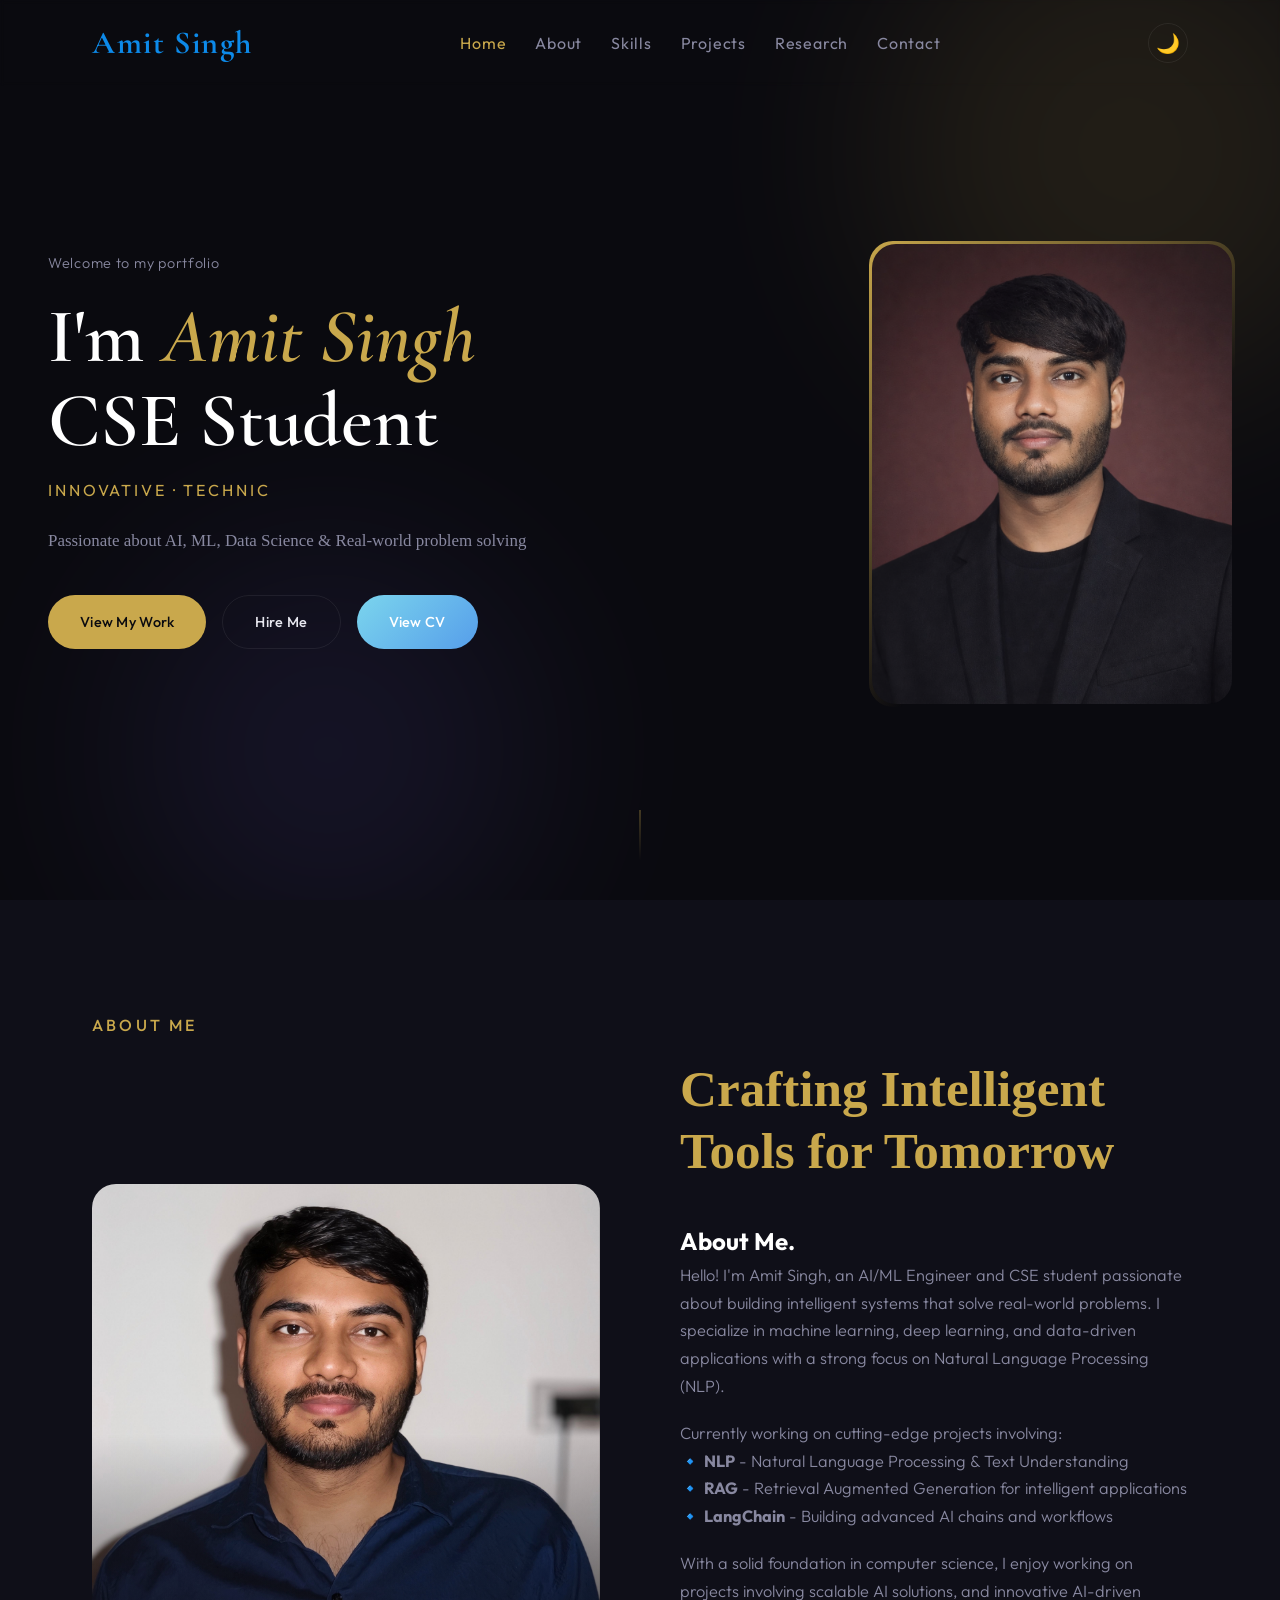
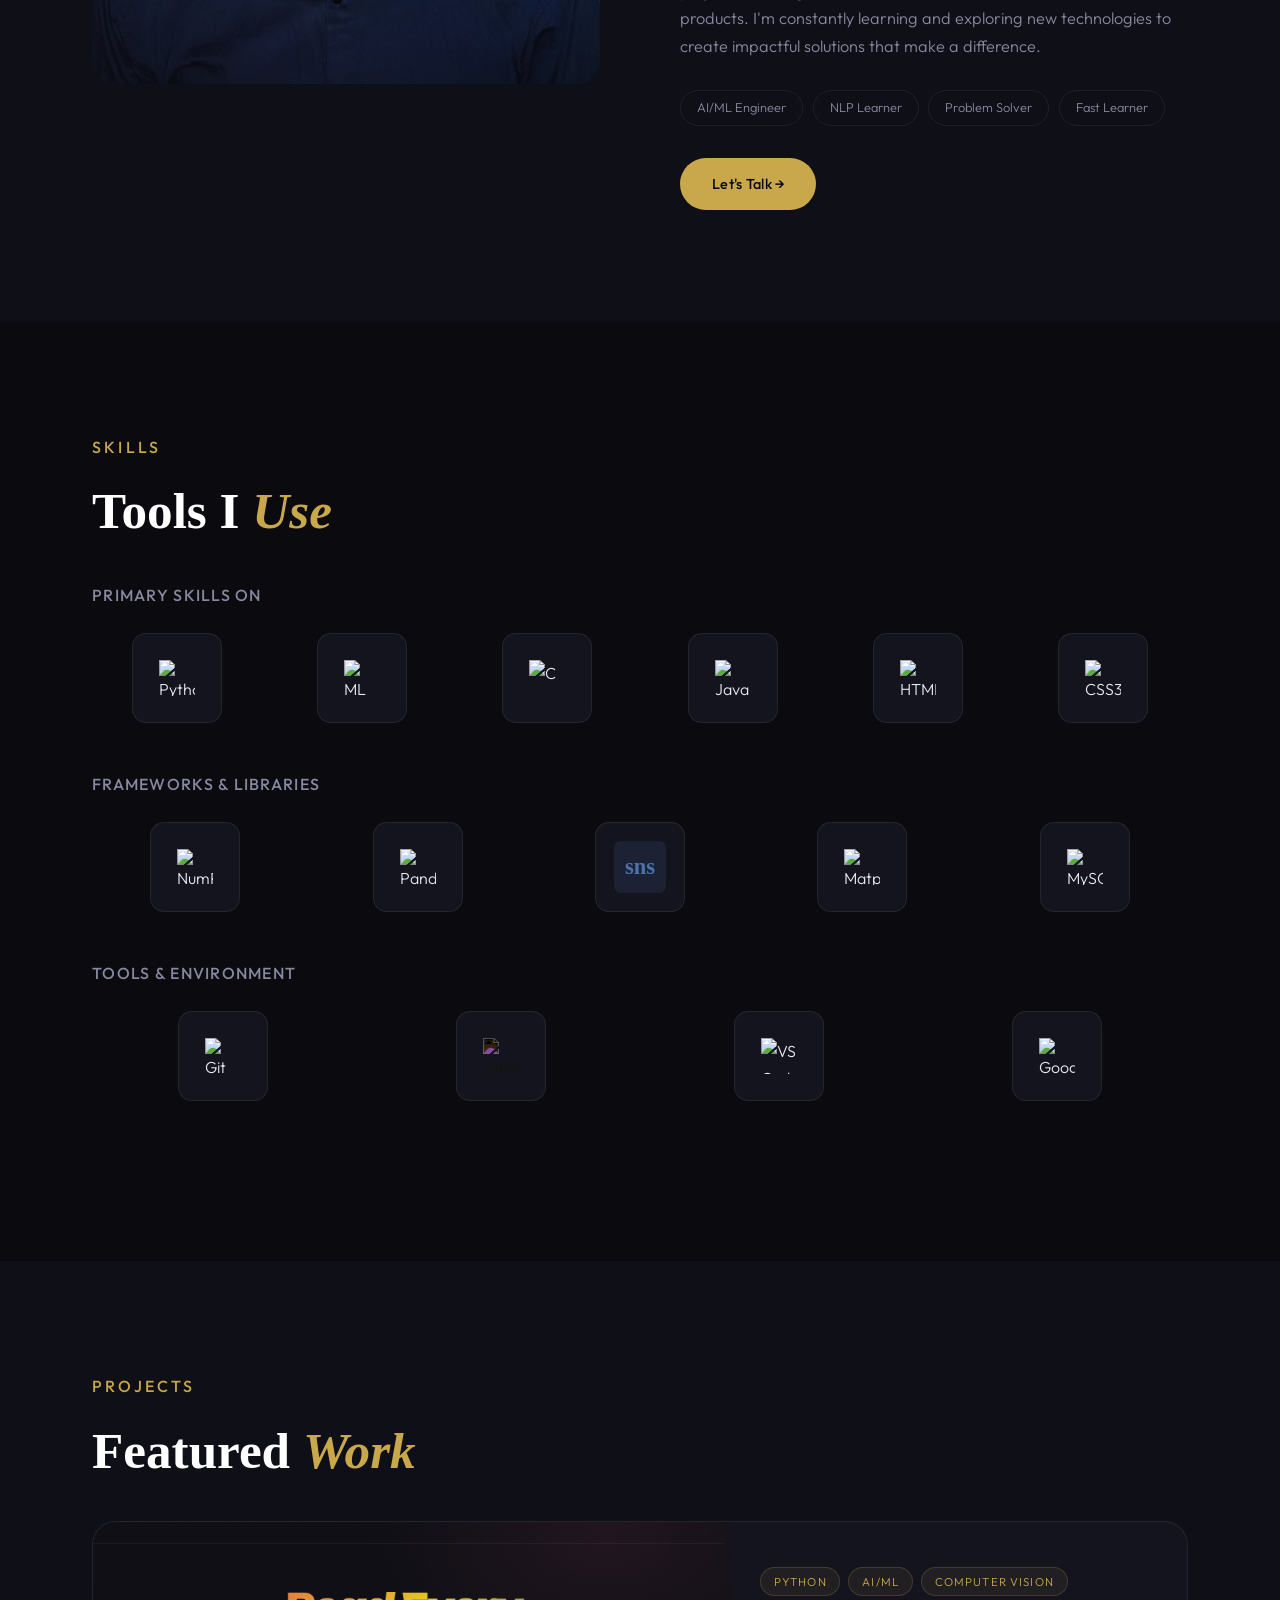
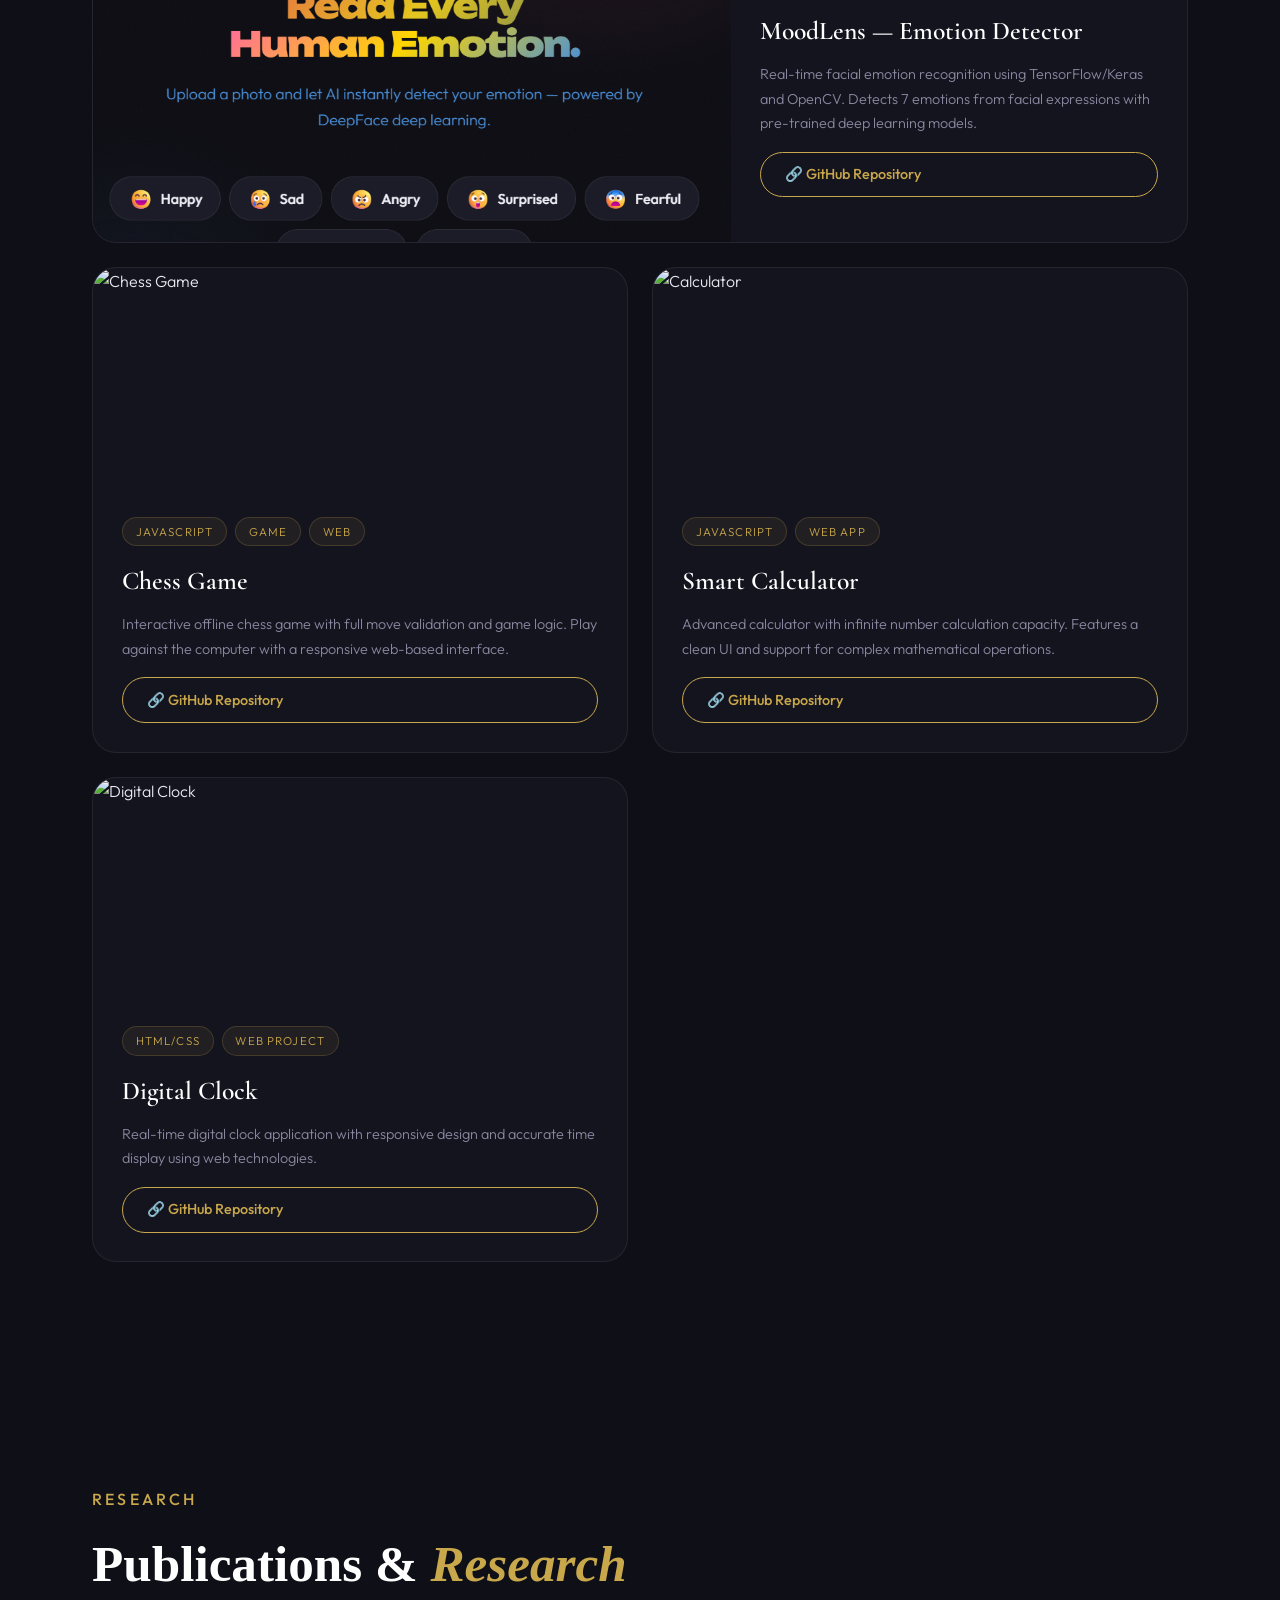
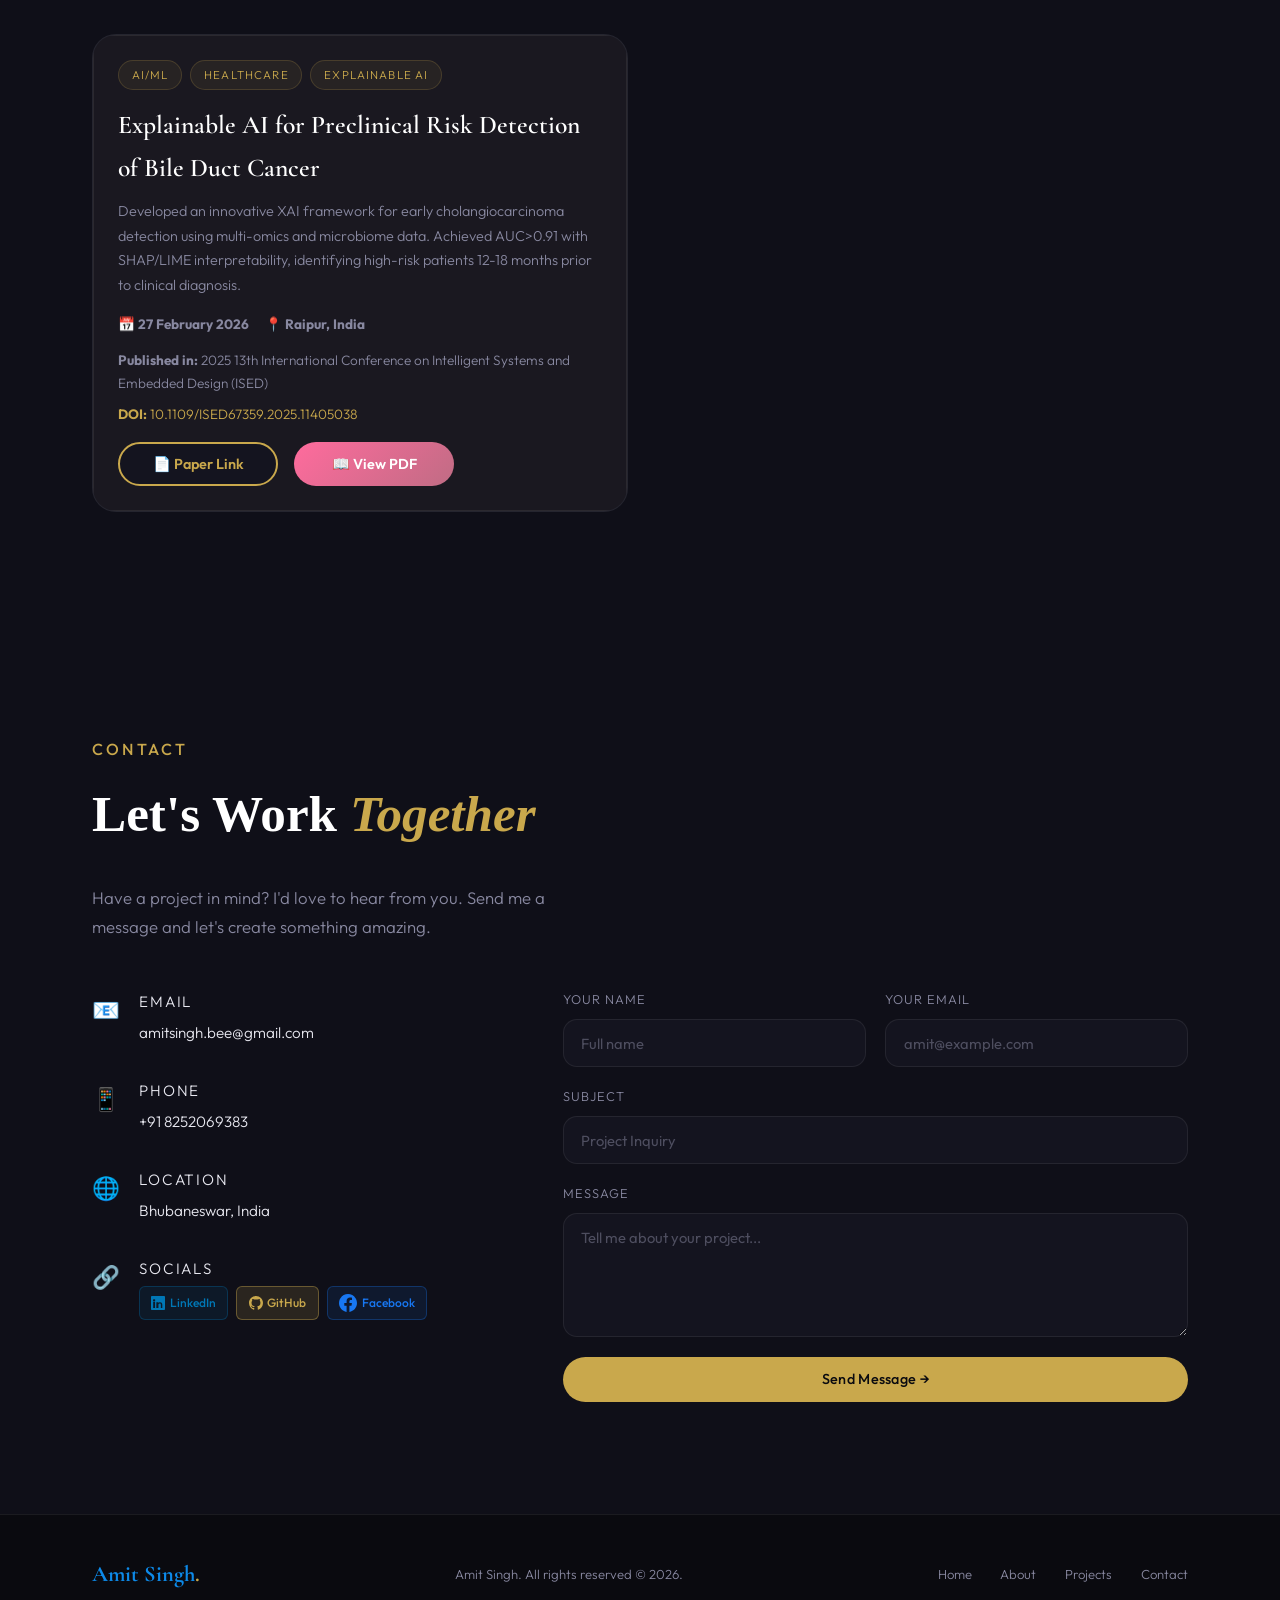
==== commit c8333730: "Replaced ChatGPT image with image1" ====
--- a/amit portfolio/index.html
+++ b/amit portfolio/index.html
@@ -54,7 +54,7 @@
     </div>
     <div class="hero__image-wrap">
       <div class="hero__image-frame">
-        <img src="assets/images/ChatGPT Image Apr 7, 2026, 11_28_30 AM - Copy(1).png" alt="Amit Singh" class="hero__img" />
+        <img src="./assets/images/image1.png" alt="Amit Singh" class="hero__img" />
       </div>
     </div>
     <a href="#about" class="scroll-hint">
